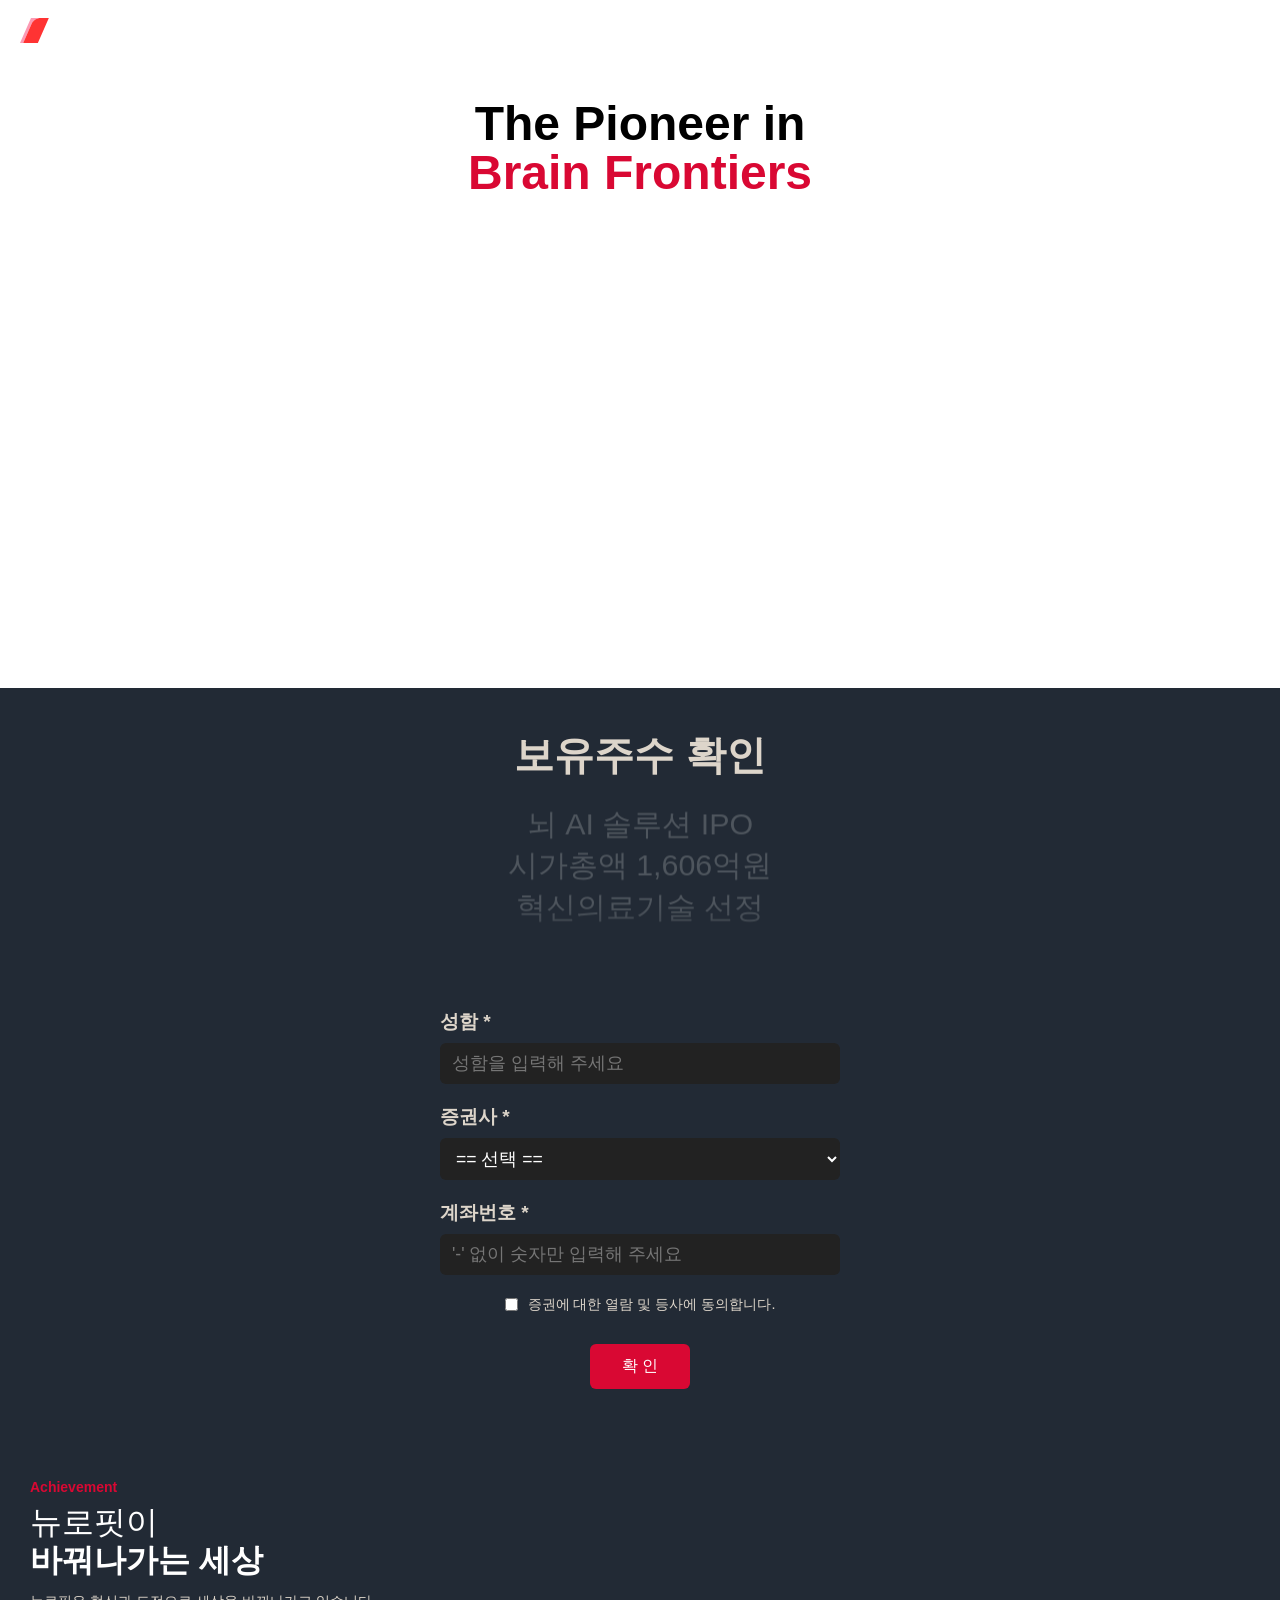
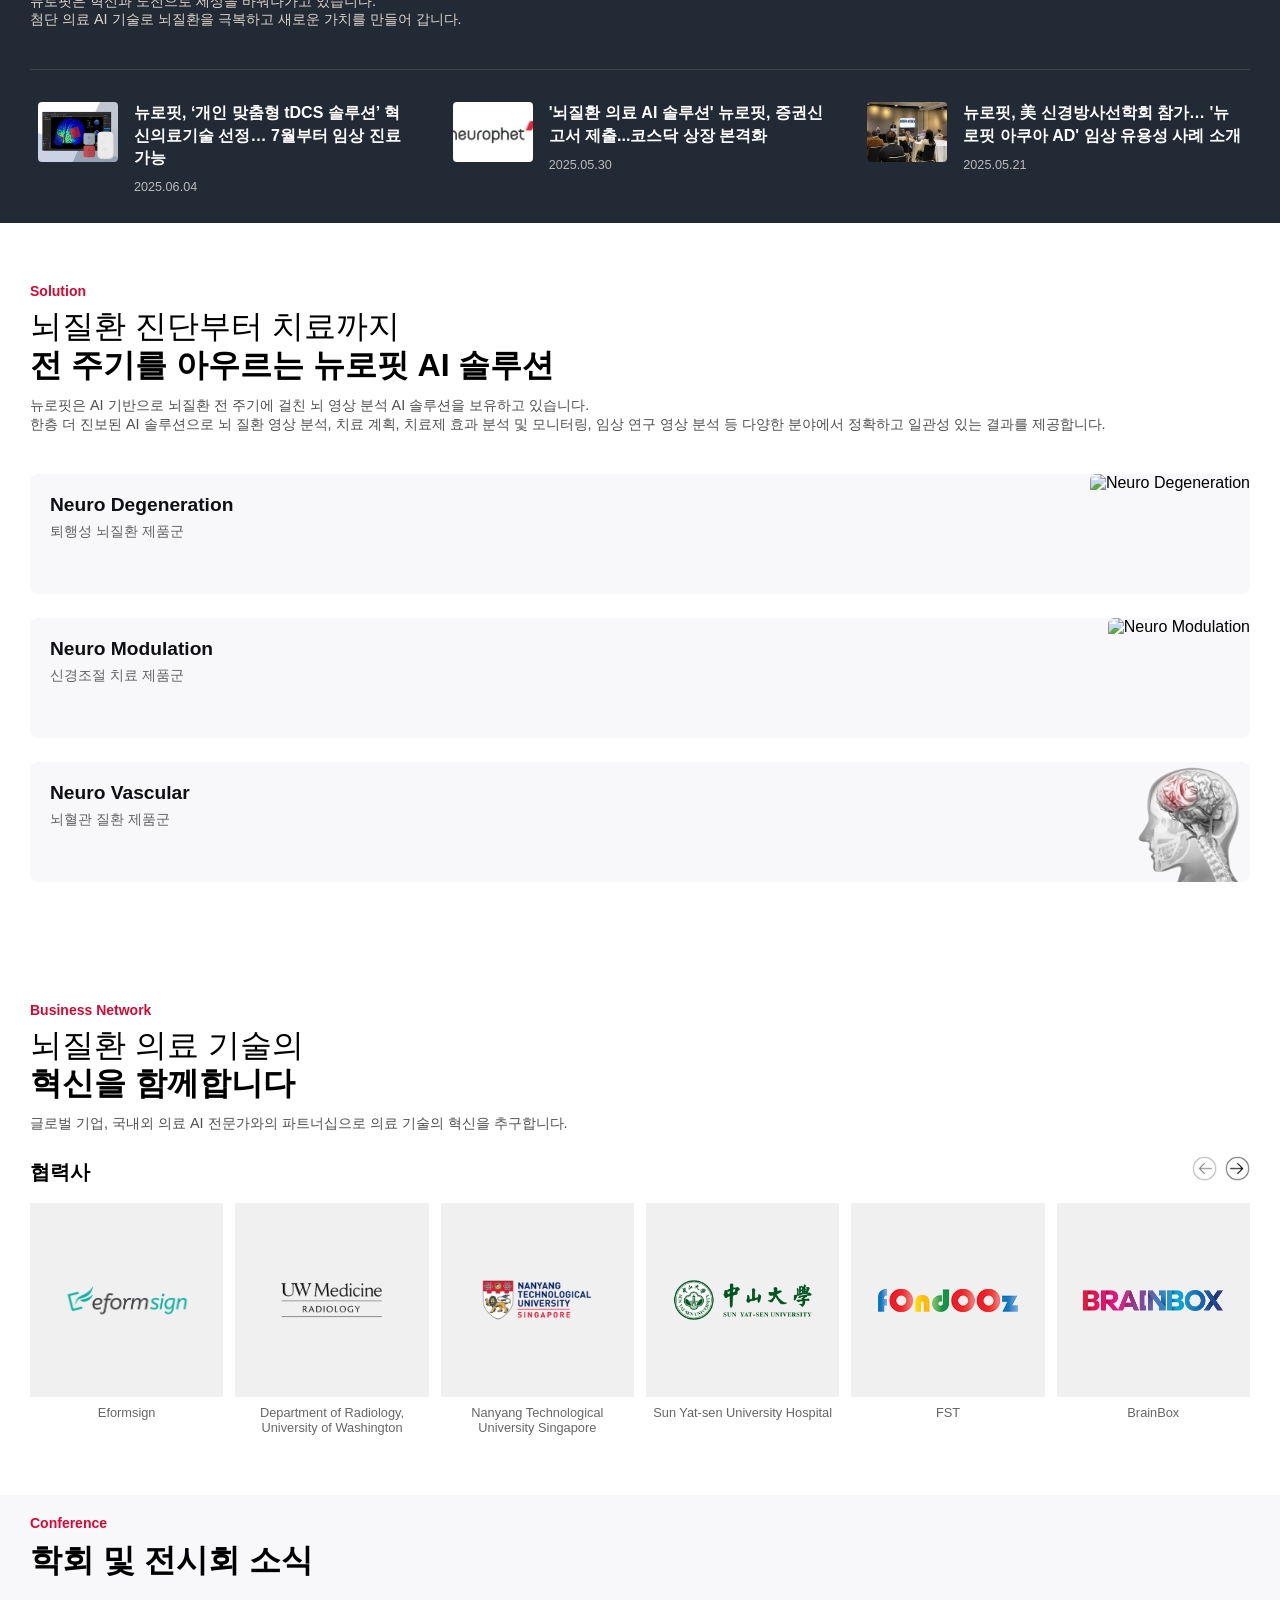
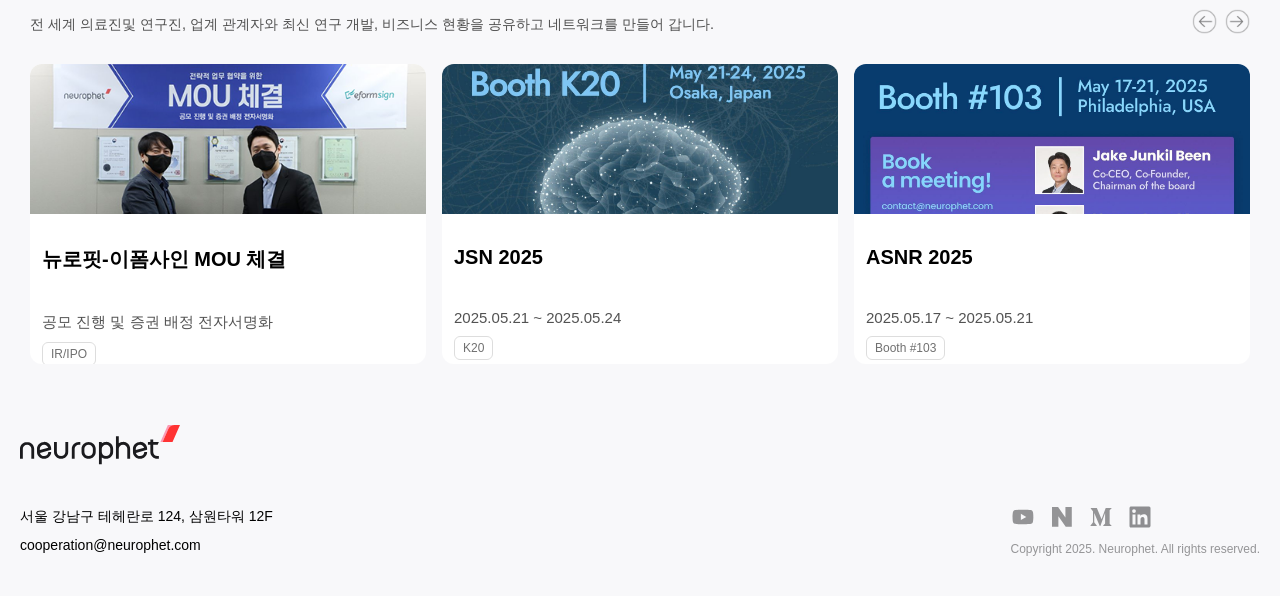
==== account.html @ faf1eb00 "Add files via upload" ====
<!DOCTYPE html>
<html lang="ko">
<head>
    <meta charset="UTF-8">
    <meta name="viewport" content="width=device-width, initial-scale=1.0, maximum-scale=1.0, user-scalable=no">
    <meta property="og:title" content="뉴로핏"> 
    <meta property="og:image" content="https://i.ibb.co/spHZCmcQ/og.png">
    <meta property="og:description" content="2016년에 설립된 뉴로핏은 인공지능(AI) 기술 기반으로 ‘진단, 치료 가이드, 치료’ 전 주기에 걸친 뇌 영상 분석 솔루션 및 치료 의료기기를 연구 개발하는 전문기업입니다.">
    <link rel="icon" href="images/favicon.svg">
    <title>보유주수 확인 - 뉴로핏</title>
    <link rel="stylesheet" href="styles.css?v=1">
    <style>
    /* 전체 로딩 화면 덮기 */
    #loader {
      position: fixed;
      top: 0; left: 0;
      width: 100vw; height: 100vh;
      background: white;
      display: flex;
      flex-direction: column;
      justify-content: center;
      align-items: center;
      z-index: 9999;
    }

    /* 로고 이미지 */
    #loader img {
      width: 120px;
      height: auto;
      margin-bottom: 20px;
    }

    /* 스피너: 원형 회전 애니메이션 */
    .spinner {
      border: 4px solid #d8d8d8;
      border-top: 4px solid #ff3333;
      border-radius: 50%;
      width: 40px;
      height: 40px;
      animation: spin 1s linear infinite;
      margin-bottom: 15px;
    }

    @keyframes spin {
      from { transform: rotate(0deg); }
      to { transform: rotate(360deg); }
    }

    /* 로딩 문구 스타일 */
    #loader p {
      font-size: 14px;
      color: #555;
      font-weight: 500;
    }

    /* 처음엔 content 숨김 */
    #content {
      display: none;
    }
  </style>
</head>
<body>

            <header class="navbar">
        <div class="navbar-container">
            <a href="index.html" class="logo-link">
                <img src="images/favicon.svg" alt="로고" class="logo">
            </a>
        </div>
    </header>

<section class="hero-section">
  <div class="hero-overlay">
    <h1 id="welcomeText">보유주식 확인 페이지</h1>
  </div>
</section>

<section class="neurophet-section">
  <div class="neurophet-container">
    <h3 class="title-mid">Neurophet</h3>
    <h2 class="title-large">보유주수 확인</h2>
    <p class="title-small">뉴로핏이 코스닥에 상장합니다</p>
    <p class="title-xsmall">
      뉴로핏은 뇌 질환 진단 및 치료 인공지능(AI) 전문기업으로, 뇌 영상 분석 기술을 보유하고 있습니다.
    </p>

<div class="tag-boxes">
  <a href="https://dart.fss.or.kr/dsaf001/main.do?rcpNo=20250529000613" target="_blank" class="tag-line-link">
    <div class="tag-line">
      <div class="tag-gray">증권신고서</div>
      <span>증권신고서(지분증권) 보러가기</span>
    </div>
  </a>
  
  <a href="https://dart.fss.or.kr/dsaf001/main.do?rcpNo=20250404003434" target="_blank" class="tag-line-link">
    <div class="tag-line">
      <div class="tag-gray">감사보고서</div>
      <span>감사보고서(2024.12) 보러가기</span>
    </div>
  </a>
</div>


    <div class="grid-outline-boxes">
      <div class="outline-box">Neurophet AQUA</div>
      <div class="outline-box">Neurophet SCALE PET</div>
      <div class="outline-box">Neurophet tES LAB</div>
      <div class="outline-box">Neurophet innk</div>
    </div>

    <p class="footnote">* 하단으로 스크롤해 주시기 바랍니다.</p>
  </div>
  <!-- 여기에 이미지 포함 -->
  <div class="section-transition">
    <img src="images/SubtopSolution_bg_04.png" alt="transition" />
  </div>
</section>



<section class="user-info-section" style="background-image: url('images/sec_01_bg_01.png'); background-size: cover; background-position: center; padding: 40px; color: #fff;">

  <div class="info-block reveal">
    <div class="icon">
      <img src="images/sec_01_img_01.png" alt="고객 정보 아이콘" />
    </div>
    <div class="info-text reveal">
      <h3>고객 정보</h3>
      <p><span class="label">성함</span><br /><span class="value" id="userName">—</span></p>
      <p><span class="label">배정예정계좌</span><br /><span class="value"><span id="userCombo">—</span> <span id="userAccount">—</span></span></p>
    </div>
  </div>

  <div class="info-block reveal">
    <div class="icon">
      <img src="images/sec_01_img_02.png" alt="보유주식 정보 아이콘" />
    </div>
    <div class="info-text">
      <h3>보유주식정보</h3>
      <p><span class="label">보유수량</span><br /><span class="value" id="sharesOwned">—</span>주</p>
      <p><span class="label">총평가금액</span><br /><span class="value" id="totalValue">—</span>원</p>
    </div>
  </div>

  <div class="info-block reveal">
    <div class="icon">
      <img src="images/sec_01_img_03.png" alt="보증 내역 아이콘" />
    </div>
    <div class="info-text">
      <h3>보증내역</h3>
      <p><span class="label">플랫폼</span><br /><span class="value">이폼사인</span></p>
    </div>
  </div>

</section>

<section class="point-section">
  <div class="point-block">
    <p class="point-label reveal">Point 01</p>
    <h2 class="point-title reveal">공모 일정 안내</h2>
    <img src="images/sec_02_img_01.png" alt="다양한 PET tracer 분석 이미지" class="point-image reveal" />
    <h3 class="point-subtitle reveal">기관투자자 수요예측 및 코스닥 상장 과정</h3>
    <p class="point-desc reveal">
      뉴로핏은 2025년 7월 4일부터 10일까지 기관투자자 대상 수요예측을 진행하며, 7월 15일과 16일 양일간 일반 투자자를 위한 청약을 실시합니다. 더불어 구주권 배정 절차까지 상장 주관사인 미래에셋증권과 이폼사인, 예탁결제원 등의 파트너십을 통해 안정적인 공모절차를 지원합니다.
    </p>
    <hr class="point-divider reveal" />
  </div>

  <div class="point-block">
    <p class="point-label reveal">Point 02</p>
    <h2 class="point-title reveal">공모 자금 활용 계획</h2>
    <img src="images/sec_02_img_02.png" alt="자동화 전처리 이미지" class="point-image reveal" />
    <h3 class="point-subtitle reveal">제품 고도화 및 글로벌 시장 확대 투자</h3>
    <p class="point-desc reveal">
      공모를 통해 유입될 약 224억 원의 자금 중 약 196억 원은 2028년까지 AI 기반 뇌 영상 분석 솔루션의 고도화와 신규 제품 개발에 집중 투입됩니다. 나머지 약 28억 원은 영업채널 확장과 마케팅 강화에 사용되어 글로벌 경쟁력을 높일 예정입니다.
    </p>
    <hr class="point-divider reveal" />
  </div>

  <div class="point-block">
    <p class="point-label reveal">Point 03</p>
    <h2 class="point-title reveal">시장 선도 전략</h2>
    <img src="images/sec_02_img_03.png" alt="보고서 자동화 이미지" class="point-image reveal" />
    <h3 class="point-subtitle reveal">ARIA 데이터셋 기반 항아밀로이드 치료제 영상 분석 시장 선점</h3>
    <p class="point-desc reveal">
      뉴로핏은 항아밀로이드 치료제 핵심 개발사와 협력해 확보한 대규모 ARIA(부작용 영상) 데이터셋을 검증하고 고도화하여, 정밀한 치료제 부작용 모니터링 솔루션을 제공함으로써 영상 분석 및 동반진단 시장을 선도할 계획입니다.
    </p>
    <hr class="point-divider reveal" />
  </div>
</section>




    <footer class="footer">
  <!-- 로고는 단독 상단 -->
<div class="footer-logo-wrap">
  <a href="index.html">
    <img src="images/logo.svg" alt="Neurophet Logo" class="footer-logo" />
  </a>
</div>

  <!-- 그 아래 좌우 2단 구성 -->
  <div class="footer-content">
    <div class="footer-left">
      <address class="footer-address">
        서울 강남구 테헤란로 124, 삼원타워 12F<br />
      </address>
      <a href="mailto:cooperation@neurophet.com" class="footer-email">cooperation@neurophet.com</a>
    </div>

    <div class="footer-right">
      <div class="footer-icons">
        <a href="https://www.youtube.com/channel/UC9nUVNLs8wjntDPT1yKIE3Q?view_as=subscriber" target="_blank" rel="noopener noreferrer">
          <img src="images/youtube.svg" alt="youtube" />
        </a>
        <a href="https://blog.naver.com/neurophet" target="_blank" rel="noopener noreferrer">
          <img src="images/naver.svg" alt="naver" />
        </a>
        <a href="https://instagram.com" target="_blank" rel="noopener noreferrer">
          <img src="images/medium.svg" alt="medium" />
        </a>
        <a href="https://linkedin.com/company/neurophet" target="_blank" rel="noopener noreferrer">
          <img src="images/linked.svg" alt="LinkedIn" />
        </a>
      </div>
      <p class="footer-text">Copyright 2025. Neurophet. All rights reserved.</p>
    </div>
  </div>
</footer>

  <!-- 로딩 화면 -->
  <div id="loader">
    <img src="images/logo.svg" alt="Neurophet Logo" />
    <div class="spinner"></div>
    <p>정보를 불러오고 있습니다...</p>
  </div>

  <script>
    window.addEventListener('load', () => {
      // 2초 후에 로딩화면 숨기고 본문 보이기
      setTimeout(() => {
        document.getElementById('loader').style.display = 'none';
        document.getElementById('content').style.display = 'block';
      }, 2000);
    });
  </script>

<script>
async function loadUserData() {
  const userData = sessionStorage.getItem('userData');
  if (!userData) {
    alert('접근 권한이 없습니다.');
    window.location.href = 'index.html';
    return;
  }

  try {
    const user = JSON.parse(userData);

    // 💡 id로 직접 접근해서 텍스트 채우기
    document.getElementById('userName').textContent    = user.name;
    document.getElementById('userCombo').textContent   = user.combo;
    document.getElementById('userAccount').textContent = user.account;
    document.getElementById('sharesOwned').textContent = `${user.sharesOwned}`;
    document.getElementById('totalValue').textContent  = `${(user.stockPrice * user.sharesOwned).toLocaleString()}`;

    // 선택사항: 주당 가격 보여주고 싶으면 주석 해제
    // document.getElementById('stockPrice').textContent = `${user.stockPrice.toLocaleString()}원`;

    // 환영 메시지 있을 경우
    const welcome = document.getElementById('welcomeText');
    if (welcome) {
      welcome.textContent = `${user.name}님, 안녕하세요`;
    }

  } catch (err) {
    console.error(err);
    alert('데이터 처리 중 오류가 발생했습니다.');
  }
}

loadUserData();

// 스크롤 시 요소 등장 애니메이션 처리
    function revealOnScroll() {
      const reveals = document.querySelectorAll('.reveal');
      const windowHeight = window.innerHeight;
      reveals.forEach(el => {
        const elementTop = el.getBoundingClientRect().top;
        const revealPoint = 150; // 조정 가능
        if (elementTop < windowHeight - revealPoint) {
          el.classList.add('visible');
        } else {
          el.classList.remove('visible');
        }
      });
    }

    window.addEventListener('scroll', revealOnScroll);
    window.addEventListener('load', revealOnScroll);
</script>

</body>
</html>
---- styles.css ----
* {
    margin: 0;
    padding: 0;
    box-sizing: border-box;
  }

@font-face {
    font-family: 'Pretendard-Regular';
    src: url('https://fastly.jsdelivr.net/gh/Project-Noonnu/noonfonts_2107@1.1/Pretendard-Regular.woff') format('woff');
    font-weight: 400;
    font-style: normal;
}
  
  body, html {
    overflow-x: hidden; /* 모바일 슬라이드 여백 방지 */
    margin: 0;
    padding: 0;
    font-family: 'Pretendard', Arial, sans-serif;
  }



  /* 상단 네비게이션 바 */
.navbar {
    position: fixed;
    top: 0;
    width: 100%;
    height: 60px;
    background-color: white;
    z-index: 1000;
}

.navbar-container {
    height: 100%;
    margin: 0 auto;
    display: flex;
    align-items: center;
    padding: 0 20px;
}

/* 로고 이미지 */
.logo {
    height: 29px;
    width: auto;
}

/* 로고를 클릭할 수 있도록 */
.logo-link {
    display: flex;
    align-items: center;
    text-decoration: none;
}



/* 메인 히어로 섹션 */
.main-hero {
    display: flex;
    flex-direction: column;
    justify-content: center;
    align-items: center;
    text-align: center;
    padding: 100px 20px 40px; /* 상단 바 밑으로 여백 */
}

/* 두 줄 텍스트 공통 스타일 */
.hero-line {
    font-size: 3rem;
    font-weight: 800;
    margin: 10px 0;
    line-height: 0.6;
}

/* 1줄 색상 */
.hero-line-1 {
    color: #000000; /* 진한 회색 또는 검정 */
}

/* 2줄 색상 */
.hero-line-2 {
    color: #d90833; /* 블루 계열 (원하시면 변경 가능) */
}



.video-section {
    width: 100%;
    height: 450px;
    background-color: #ffffff;
    display: flex;
    justify-content: center;
    align-items: center;
    overflow: hidden;
    position: relative;
}

.main-video {
    min-width: 100%;
    min-height: 100%;
    object-fit: cover;
}



.login-section {
  background-color: #222a35;
  color: #ddd5ca;
  padding: 40px 20px;
  text-align: center;
}

.login-title-box {
  margin-bottom: 30px;
}

.login-title {
  font-size: 2.5rem;
  font-weight: 700;
  margin-bottom: 20px;
}


/* 변수로 li 높이 지정 (선택) */
:root {
  --li-height: 2.6rem;
}

/* 보이는 영역: 4개 아이템 높이 */
.scroll-text-wrapper {
  height: calc(var(--li-height) * 4);
  overflow: hidden;
  position: relative;
  margin-bottom: 40px;
  -webkit-mask-image: linear-gradient(
    to bottom,
    rgba(0,0,0,1) 60%,
    rgba(0,0,0,0) 100%
  );
  mask-image: linear-gradient(
    to bottom,
    rgba(0,0,0,1) 60%,
    rgba(0,0,0,0) 100%
  );
}


/* 슬라이드할 리스트 */
.scroll-text-list {
  list-style: none;
  padding: 0;
  margin: 0;
  transition: transform 0.5s cubic-bezier(0.4, 0, 0.2, 1);
  transform: translateY(0);
  will-change: transform;
}

/* 각 아이템 */
.scroll-text-list li {
  height: var(--li-height);
  line-height: var(--li-height);
  text-align: center;
  font-size: 1.9rem;
  color: #4e555d;
  font-weight: 500;
}

/* 강조된(하이라이트) 아이템 */
.scroll-text-list li.active {
  color: #ffffff;
  font-size: 1.9rem;
  font-weight: 500;
}



/* 기본 입력 요소들 스타일 예시 (추가 필요 시 수정 가능) */
.input-container {
  margin-bottom: 20px;
  text-align: left;
  max-width: 400px;
  margin-left: auto;
  margin-right: auto;
}

.input-label {
  display: block;
  margin-bottom: 8px;
  font-weight: 600;
  font-size: 1.2rem;
}

.input-field {
  width: 100%;
  padding: 10px 12px;
  font-size: 1.1rem;
  border-radius: 6px;
  border: none;
  background-color: #222;
  color: white;
}

.checkbox-container {
  display: flex;
  align-items: center;
  justify-content: center;
  margin-bottom: 20px;
}

.checkbox {
  margin-right: 10px;
}

.checkbox-text {
  font-size: 0.9rem;
}

.submit-btn {
  background-color: #d90833;
  color: white;
  margin-top: 10px;
  padding: 12px 32px;
  font-size: 1rem;
  font-weight: 400;
  border: none;
  border-radius: 6px;
  cursor: pointer;
}





/* --- 뉴스 섹션 전체 --- */
.news-section {
  padding: 20px 30px;
  max-width: 100%;  /* 원하는 최대 너비 */
  margin: 0 auto;
  background-color: #222a35;
  color: #fff;
}

/* 헤더: 좌측 정렬 */
.news-header {
  text-align: left;
  margin-bottom: 40px;
}

/* 작은 빨강 글씨 */
.news-label {
  display: block;
  font-size: 0.875rem;
  font-weight: 600;
  color: #d90833;
  margin-bottom: 8px;
}

/* 큰 제목: 두 줄, 굵음 */
.news-title {
  font-size: 2rem;
  font-weight: 500;
  line-height: 1.2;
  margin: 0;
  color: #ffffff;
}

/* 설명문: 작은 흰 글씨 */
.news-description {
  font-size: 0.9rem;
  color: #ddd5ca;
  font-weight: 200;
  margin-top: 12px;
  line-height: 1.3;
}

.news-list {
  display: grid;
  grid-template-columns: repeat(auto-fill, minmax(300px, 1fr));
  justify-content: center; /* 1fr이 남아도 칸은 가운데로 묶어서 보여줌 */
  gap: 24px;
  border-top: 1px solid #444;
  padding-top: 24px;
}

/* 링크 전체 영역을 블록 처리 */
.news-item a {
  display: flex;
  gap: 16px;
  align-items: flex-start;
  text-decoration: none;
  transition: background-color 0.3s, color 0.3s;
  padding: 8px;
  border-radius: 4px;
}

/* 기본 상태: 약간 어두운 배경 */

/* 이미지에도 부드러운 전환 */
.news-item img {
  width: 80px;
  height: 60px;
    border-radius: 4px;
  object-fit: cover;
  transition: transform 0.3s;
}

/* 제목/날짜 전환 */
.news-content h3,
.news-content time {
  transition: color 0.3s;
}

.news-item a:hover img,
.news-item a:active img {
  transform: scale(1.02);
}

.news-item a:hover .news-content h3,
.news-item a:active .news-content h3 {
  color: #d90833; /* 예: 노란 강조색 */
}

.news-item a:hover .news-content time,
.news-item a:active .news-content time {
  color: #fff; /* 날짜도 밝게 */
}


/* 제목/날짜 컨텐츠 */
.news-content h3 {
  font-size: 1rem;
  color: #ffffff;
  margin: 0 0 8px;
  line-height: 1.4;
}

.news-content time {
  font-size: 0.79rem;
  color: #bbb;
}





/* --- 솔루션 섹션 --- */
.solution-section {
  padding: 60px 30px;
  background-color: #ffffff;
}

.solution-header {
  text-align: left;
  margin-bottom: 40px;
}

.solution-label {
  display: block;
  font-size: 0.875rem;
  font-weight: 600;
  color: #d90833;
  margin-bottom: 8px;
}

.solution-title {
  font-size: 2rem;
  font-weight: 500;
  line-height: 1.2;
  margin: 0;
  color: #000000;
}

.solution-description {
  font-size: 0.9rem;
  color: #4f4f4f;
  font-weight: 200;
  margin-top: 12px;
  line-height: 1.3;
}

/* --- 솔루션 아이템 --- */
.solution-list {
  display: flex;
  flex-direction: column;
  gap: 24px;
}

.solution-item {
  display: flex;
  justify-content: space-between;
  align-items: stretch; /* 이미지 높이 맞추기 위해 stretch */
  background-color: #f8f8fa;
  border-radius: 8px;
  height: 120px; /* 또는 원하는 고정 높이 */
  transition: background-color 0.3s, transform 0.3s;
}

.solution-item:hover {
  background-color: #eeeeee;
  transform: scale(1.01);
}

.solution-text {
  max-width: 60%;
  padding: 20px;
}

.solution-text h3 {
  font-size: 1.2rem;
  font-weight: 700;
  margin: 0 0 6px;
  color: #0f1014;
}

.solution-text p {
  font-size: 0.85rem;
  color: #616161;
  line-height: 1.5;
  margin: 0;
}

.solution-item img {
  height: 100%;         /* 부모 높이에 꽉 차게 */
  width: auto;          /* 가로는 비율 유지 */
  object-fit: cover;
  border-radius: 6px;
  transition: transform 0.3s;
}

.solution-item:hover img {
  transform: scale(1.05);
}



/* --- 협력사 섹션 --- */
.partner-section {
  padding: 60px 30px;
  background-color: #ffffff;
  overflow-x: hidden;
  /* 협력사 섹션 배경이 흰색이라면 텍스트/버튼 색 별도 지정해주세요 */
}

/* 컨테이너: 버튼과 뷰포트 가로 정렬 */
.partner-container {
  display: flex;
  align-items: center;
  position: relative;
}

/* 뷰포트: 넘친 부분 숨김 */
.partner-viewport {
  overflow-x: hidden;
  max-width: 100vw;
  position: relative;
}

.partner-header {
  display: flex;
  justify-content: space-between;
  align-items: center;
  margin-top: 16px;
  margin-bottom: 16px;
}

.partner-btn {
  background: none;
  border: none;
  padding: 0;
  outline: none;
  box-shadow: none;
  display: flex;
  align-items: center;
  justify-content: center;
  width: 25px;
  height: 25px;
  cursor: pointer;
}

.partner-btn img {
  width: 100%;
  height: 100%;
  object-fit: contain;  /* 비율 유지하며 꽉 차게 */
}

.partner-btn-wrap {
  display: flex;
  gap: 8px;
}

.partner-btn.disabled {
  opacity: 0.5;
  pointer-events: none;
}

/* 리스트: 플렉스 + gap */
.partner-list {
  display: flex;
  gap: 12px;                /* 아이템 간격 */
  transition: transform 0.5s ease;
}

/* 데스크탑: 6개 보이기 ⇒ (100% - 5*12px) / 6 */
.partner-item {
  box-sizing: border-box;
  flex: 0 0 calc((100% - 60px) / 6);  /* 데스크탑: 6개 */
  display: flex;
  flex-direction: column;
  align-items: center;
  text-align: center;
  padding: 0;
}

.partner-item .logo-box {
  width: 100%;
  aspect-ratio: 1 / 1;  /* 정사각형 유지 */
  background-color: #f0f0f0;
  display: flex;
  align-items: center;
  justify-content: center;
  padding: 8px;
  box-sizing: border-box;
}

/* 이미지 사이즈 제한 */
.partner-item img {
  max-height: 60%;
  max-width: 80%;
  object-fit: contain;
}

/* 설명 텍스트 */
.partner-item p {
  margin: 8px 0 0;
  font-size: 0.8rem;
  color: #666;
  padding: 0 4px;
  box-sizing: border-box;
}

/* 모바일: 3개 보이기 + 간격 재계산 */
@media (max-width: 600px) {
  .partner-item {
    flex: 0 0 calc((100% - 24px) / 3);
  }
}



.event-section {
  padding: 20px 30px;
  max-width: 100%;  /* 원하는 최대 너비 */
  margin: 0 auto;
  background-color: #f8f8fa;
  color: #000000;
  
}

.event-header {
  display: flex;
  justify-content: space-between;
  align-items: center;
  margin-bottom: 20px;
}
.event-title {
  font-size: 2rem;
  font-weight: 800;
  text-align: left;
}

.description-and-buttons {
  display: flex;
  justify-content: space-between; /* 좌우 배치 유지 */
  align-items: flex-start;        /* 상단 정렬로 바꾸기! (기본은 center였음) */
  gap: 16px;
  margin-bottom: 30px;
}

.event-buttons {
  display: flex;
  gap: 8px;
  margin-top: auto;  /* 가장 핵심! 버튼을 컨테이너 높이 끝으로 밀기 */
}

.event-btn {
  background: none;
  border: none;
  padding: 0;
  outline: none;
  box-shadow: none;
  display: flex;
  align-items: center;
  justify-content: center;
  width: 25px;
  height: 25px;
  cursor: pointer;
}

.event-btn img {
  width: 100%;
  height: 100%;
  object-fit: contain;
}

.event-btn.disabled {
  opacity: 0.5;           /* 불투명도 조절 */
  pointer-events: none;   /* 클릭 방지 */
  cursor: default;        /* 커서 변경 */
}

.event-viewport {
  overflow: hidden;
}
.event-list {
  display: flex;
  gap: 16px;
  transition: transform 0.5s ease;
}
.event-item {
  flex: 0 0 calc((100% - 32px) / 3);
  background-color: #ffffff;
  border-radius: 12px;
  overflow: hidden;
  display: flex;
  flex-direction: column;
  height: 300px;
}
.event-img {
  height: 50%;
  overflow: hidden;
}
.event-img img {
  width: 100%;
  height: 100%;
  object-fit: cover;
}
.event-info {
  padding: 12px;
  display: flex;
  flex-direction: column;
  justify-content: flex-start;
  height: 50%;
}
.event-title-main {
  font-size: 20px;
  font-weight: 700;
    margin-top: 20px;
  margin-bottom: 40px;
}
.event-subtext {
  font-size: 15px;
  font-weight: 400;
  color: #525252;
  margin-bottom: 10px;
}
.event-tag {
  font-size: 12px;
  background-color: #ffffff;
  padding: 4px 8px;
  border-radius: 6px;
  font-weight: 200;
  color: #707070;
  border: 1px solid #dddddd; /* 회색 계열 실선 테두리 */
  align-self: flex-start;
  text-align: center;
}

@media (max-width: 768px) {
  .event-item {
    flex: 0 0 calc((100% - 16px) / 2);
  }
}

@media (max-width: 480px) {
  .event-item {
    flex: 0 0 100%;
  }
}



.footer {
  background-color: #f8f8fa;
  color: #eee;
  padding: 40px 20px;
  font-size: 14px;
}

.footer-logo-wrap {
  text-align: left;
  margin-bottom: 30px;
}

.footer-logo {
  width: 160px;
}

.footer-content {
  display: flex;
  justify-content: space-between;
  flex-wrap: wrap;
  gap: 20px;
}

.footer-left {
  max-width: 300px;
}

.footer-address {
  font-style: normal;
  line-height: 1.6;
  margin-bottom: 10px;
  color: #000000;
}

.footer-email {
  color: #000000;
  text-decoration: none;
}

.footer-email:hover {
  text-decoration: underline;
}

.footer-right {
  text-align: right;
  max-width: 300px;
}

.footer-icons {
  display: flex;
  gap: 15px;
  margin-bottom: 10px;
}

.footer-icons img {
  width: 24px;
  height: 24px;
  transition: filter 0.3s ease;
}

.footer-icons a:hover img {
  filter: brightness(0) invert(0.6);
}

.footer-text {
  font-size: 12px;
  color: #959597;
}





.hero-section {
  margin-top: 60px; /* navbar 높이와 똑같이 맞춰야 함 */
  position: relative;
  width: 100%;
  height: 250px;
  background-image: url('images/SubtopSolution_img_04.png');
  background-size: cover;
  background-position: center;
}

.hero-overlay {
  background-color: rgba(0, 0, 0, 0.4);
  height: 100%;
  display: flex;
  align-items: center;
  justify-content: center;
  color: white;
}

.hero-overlay h1 {
  color: #fff;
  font-size: 2rem;
  font-weight: bold;
  text-align: center;
}



.neurophet-section {
  background-color: #222a35;
  color: white;
  text-align: center;
  padding: 90px 20px;
  position: relative; /* 자식의 absolute 기준점 */
  overflow: visible;   /* 이미지가 섹션을 벗어나 보일 수 있도록 */
}

.section-transition {
  position: absolute;
  bottom: 0px; /* ↓ 조절 가능: 얼마나 걸칠지 */
  left: 0;
  width: 100%;
  z-index: 10;
}

.section-transition img {
  width: 100%;
  display: block;
}

.title-mid {
  font-size: 24px;
  margin-bottom: 8px;
  font-weight: 600;
}

.title-large {
      color: #4c72c5;
  font-size: 36px;
  font-weight: 800;
  margin-bottom: 12px;
}

.title-small {
  font-size: 18px;
    font-weight: 600;
  margin-bottom: 8px;
}

.title-xsmall {
      font-weight: 200;
  font-size: 14px;
  margin-bottom: 24px;
  line-height: 1.5;
}

.tag-boxes {
      font-weight: 200;
  display: flex;
  justify-content: center;
  flex-wrap: wrap;
  gap: 12px;
  margin-bottom: 30px;
}

.tag-line {
  display: flex;
  align-items: center;
  gap: 12px;
  color: white;
  font-size: 12px;
}

.tag-gray {
  background-color: #44546a;
  color: white;
  padding: 6px 12px;
  border-radius: 4px;
  font-size: 12px;
  font-weight: bold;
  white-space: nowrap;
  display: flex;
  align-items: center;
  justify-content: center;
        font-weight: 500;
}

.tag-line-link {
  text-decoration: none;
}

.tag-line-link:hover .tag-gray,
.tag-line-link:hover span {
  text-shadow: 0 0 5px rgba(255, 255, 255, 0.5);
  transition: all 0.3s ease;
}

.grid-outline-boxes {
  display: flex; /* grid 대신 flex로 변경 */
  flex-wrap: wrap;
  gap: 12px;
  margin-bottom: 30px;
  justify-content: center; /* 필요 시 가운데 정렬 */
}

.outline-box {
  border: 1px solid white;
  padding: 6px 10px;
  font-size: 11px;
  border-radius: 3px;
  white-space: nowrap;     /* 줄바꿈 금지 */
  overflow: hidden;        /* 넘친 내용 숨김 */
  text-overflow: clip;     /* 말줄임표도 없이 그냥 잘림 */
  display: inline-block;
}

.footnote {
  font-size: 12px;
  opacity: 0.6;
        font-weight: 200;
}



.user-info-section {
  display: flex;
  flex-direction: column;
  gap: 20px;
}

.info-block {
  display: flex;
  align-items: flex-start;
  gap: 20px;
}

.info-block .icon {
  display: flex;
  align-items: center; /* ✅ 아이콘 내부도 수직 정렬 */
}

.info-block .icon img {
  width: 34px;
  height: auto;
}

.info-block .info-text h3 {
  margin: 0 0 17px 0;
  font-size: 1.3rem;
  font-weight: 700;
  transform: translateY(4px); /* 살짝 아래로 */
  color: #4c72c5;
}

.info-text p {
  margin: 0 0 12px 0; /* 아래쪽에만 간격 */
}

.label {
  display: inline-block;
  font-weight: 600;
  font-size: 1.1rem;
  margin-bottom: 5px;
}

.value {
  font-weight: 400;
  font-size: 1rem;
  line-height: 1.3;
  color: rgba(255, 255, 255, 0.8);
}



.point-section {
  padding: 60px 20px;
  background-color: #f9f9f9;
}

.point-block {
  margin: 0 auto 80px auto;
  text-align: left;
}

.point-label {
  color: #d60000;
  font-size: 0.9rem;
  font-weight: 600;
  margin-bottom: 10px;
}

.point-title {
  font-size: 1.5rem;
  font-weight: 700;
  color: #000000;
  margin-bottom: 25px;
}

.point-image {
  width: 100%;
  max-width: 500px;
  height: auto;
  margin-bottom: 20px;
}

.point-subtitle {
  font-size: 1.1rem;
  font-weight: 700;
  color: #000000;
  margin-bottom: 10px;
}

.point-desc {
  font-size: 0.9rem;
  color: #222;
  line-height: 1.4;
  margin-bottom: 30px;
}

.point-divider {
  border: none;
  border-top: 1px solid #ccc;
  width: 100%;
  margin-top: 40px;
}


/* 초기 상태: 아래로 살짝 내려가고, 투명 */
.reveal {
  opacity: 0;
  transform: translateY(30px);
  transition: opacity 0.6s ease-out, transform 0.6s ease-out;
}

/* 활성화 시: 원래 위치, 투명도 1 */
.reveal.visible {
  opacity: 1;
  transform: translateY(0);
}
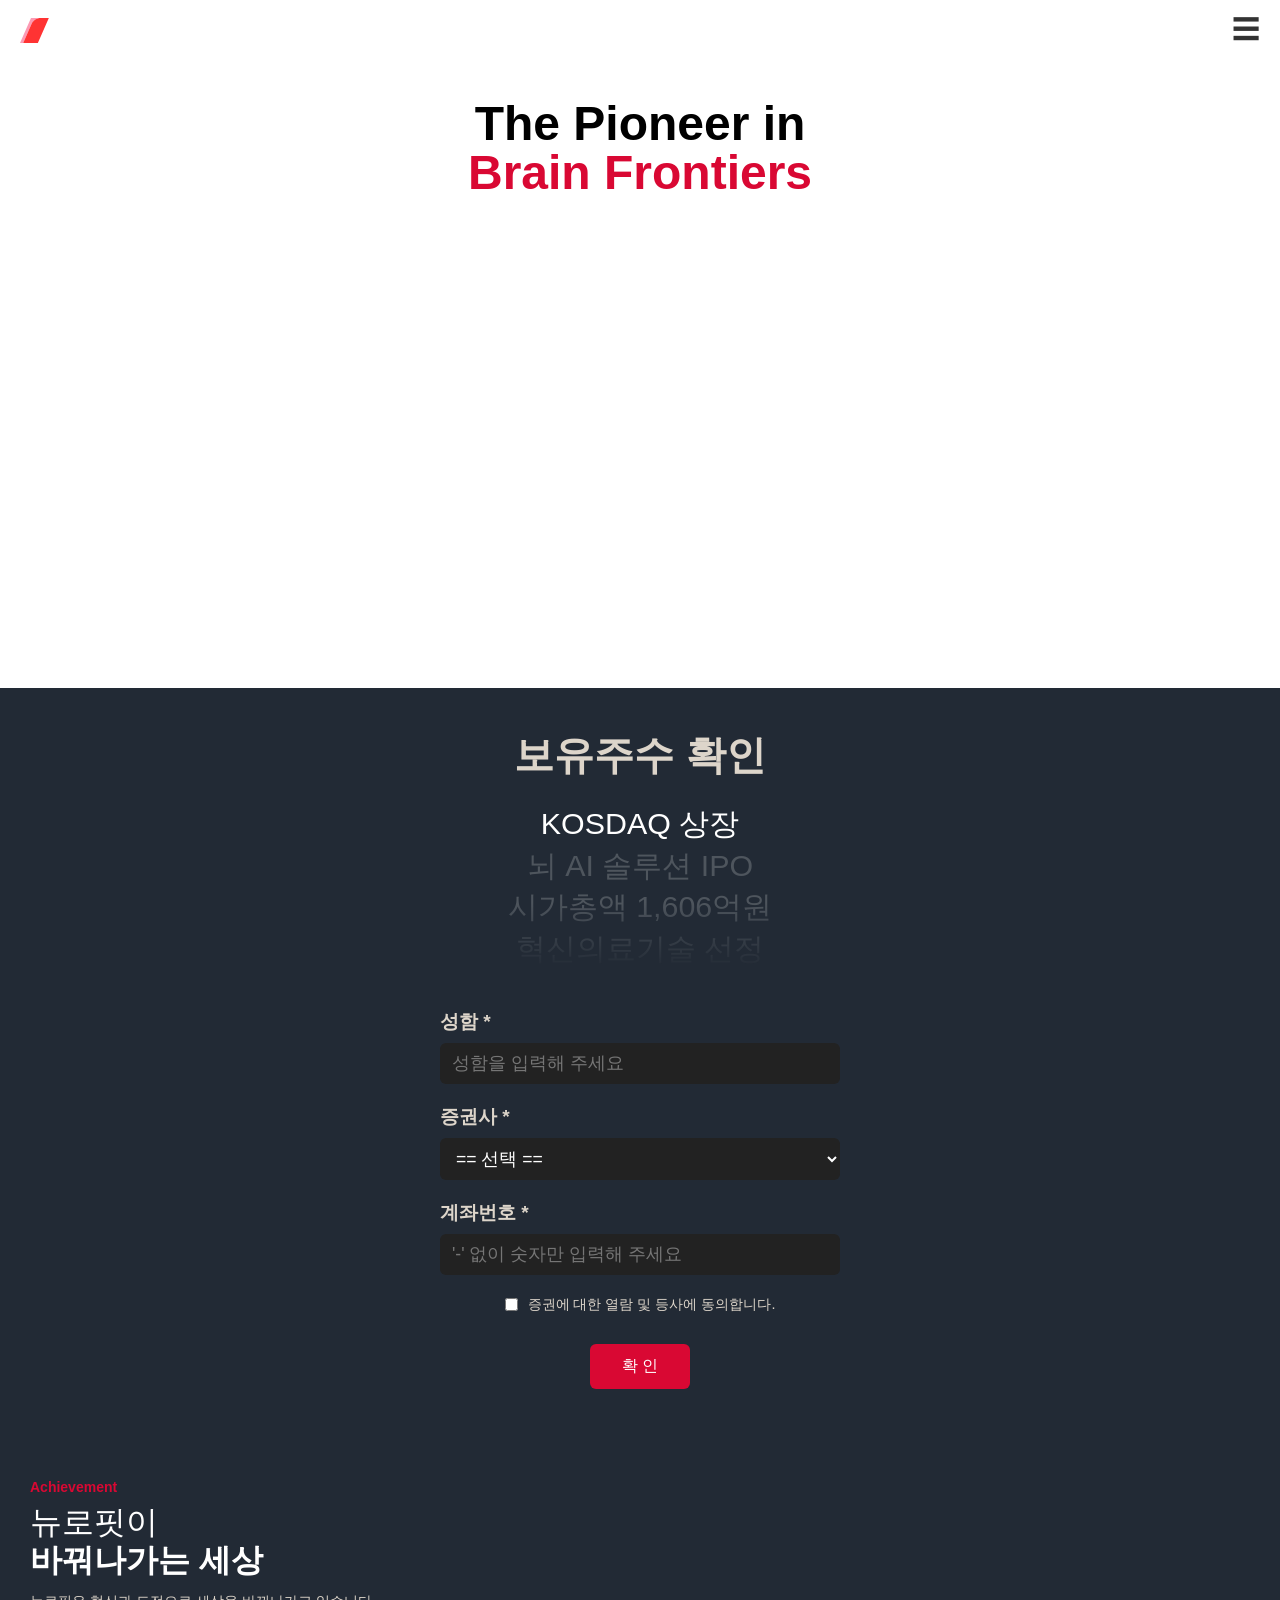
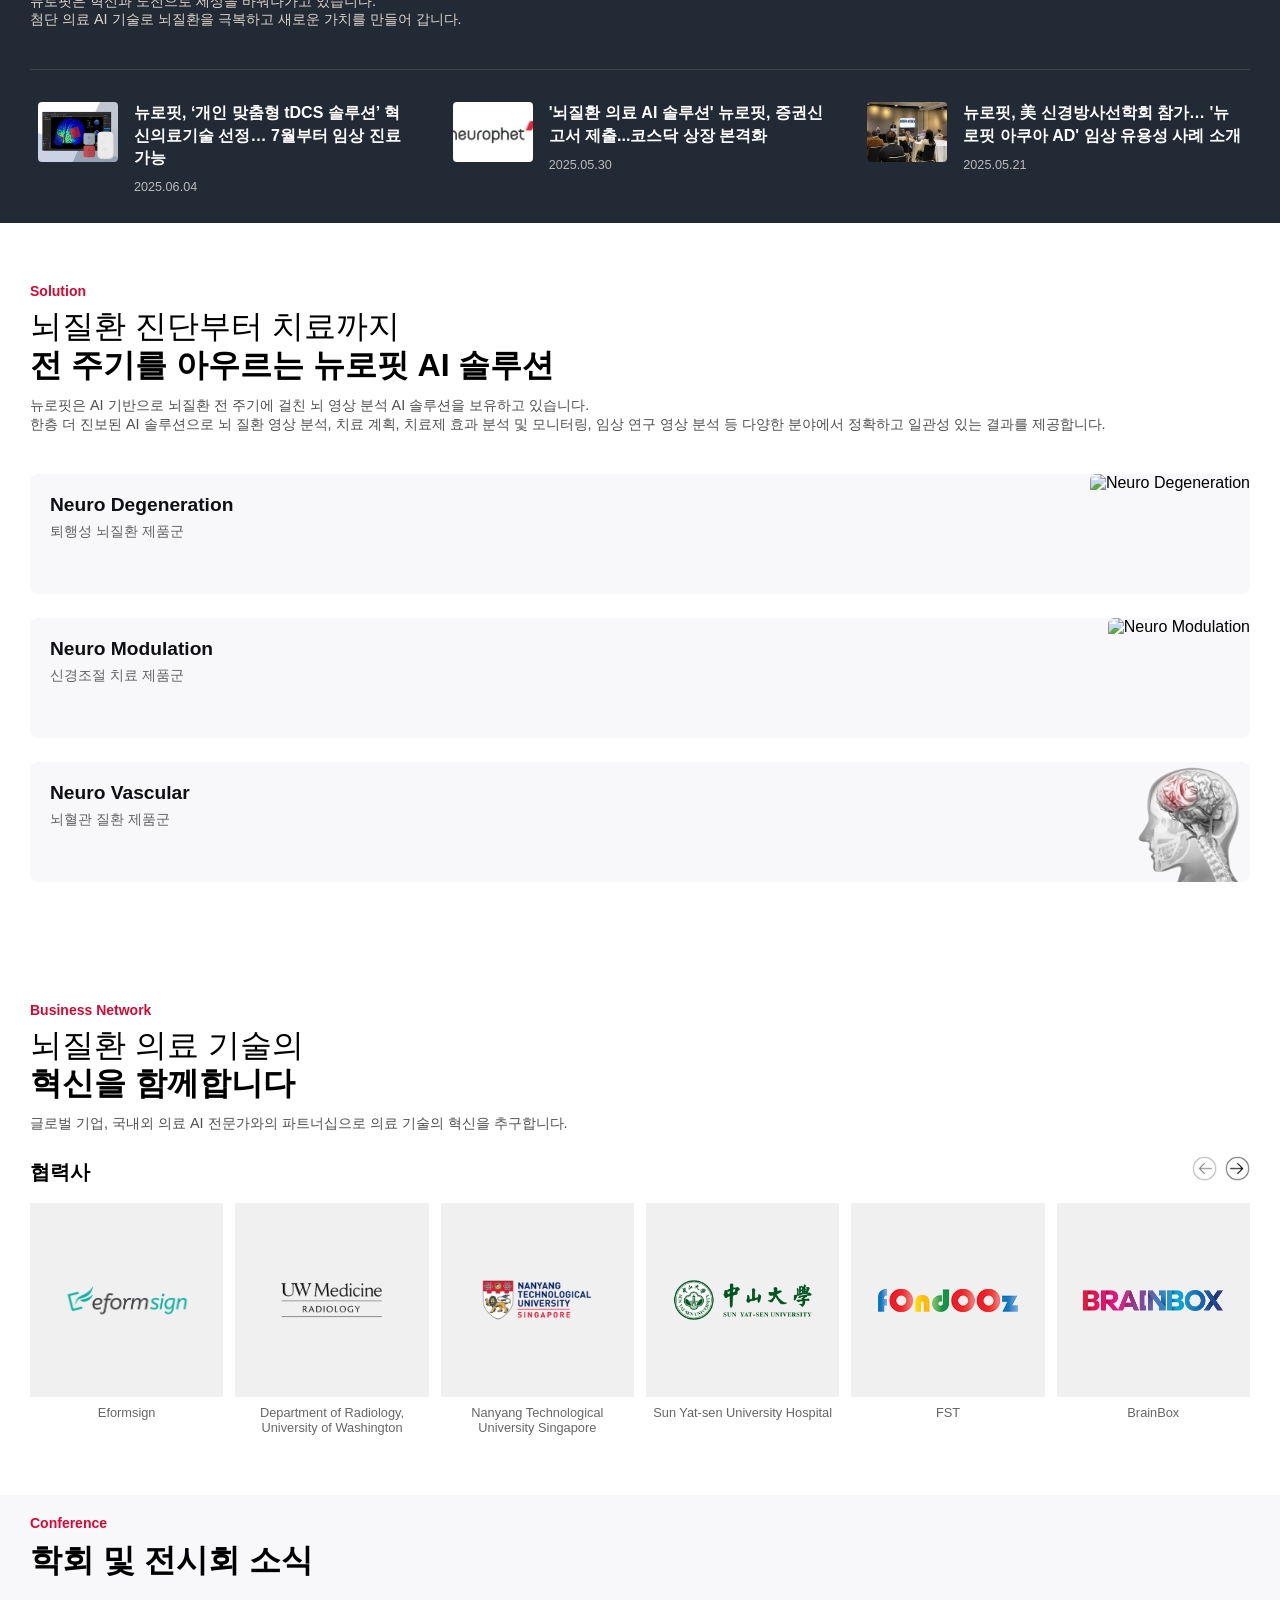
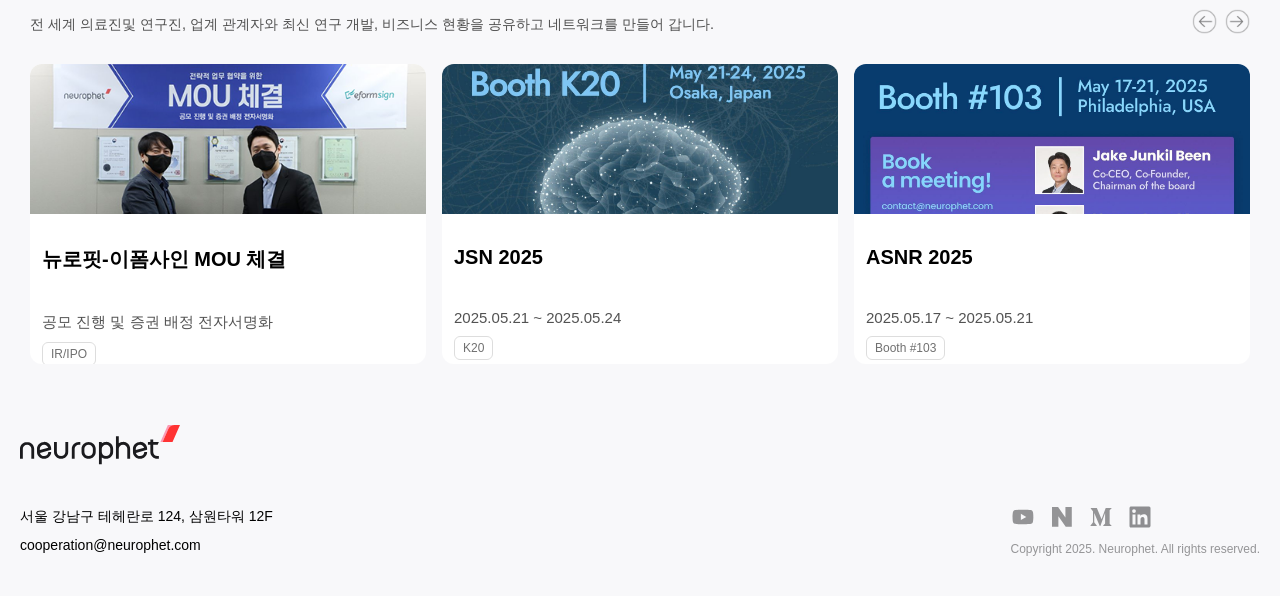
==== commit 9d514778: "Update account.html" ====
--- a/account.html
+++ b/account.html
@@ -61,13 +61,18 @@
 </head>
 <body>
 
-            <header class="navbar">
-        <div class="navbar-container">
-            <a href="index.html" class="logo-link">
-                <img src="images/favicon.svg" alt="로고" class="logo">
-            </a>
-        </div>
-    </header>
+<header class="navbar">
+  <div class="navbar-container">
+    <a href="index.html" class="logo-link">
+      <img src="images/favicon.svg" alt="로고" class="logo" />
+    </a>
+    <button class="menu-toggle" id="menuToggle">&#9776;</button>
+  </div>
+  <nav class="nav-menu" id="navMenu">
+    <a href="index.html">메인</a>
+    <a href="contact.html" class="red-text">문의하기</a>
+  </nav>
+</header>
 
 <section class="hero-section">
   <div class="hero-overlay">
@@ -206,7 +211,7 @@
       <address class="footer-address">
         서울 강남구 테헤란로 124, 삼원타워 12F<br />
       </address>
-      <a href="mailto:cooperation@neurophet.com" class="footer-email">cooperation@neurophet.com</a>
+      <a href="mailto:cooperation@neurophet.net" class="footer-email">cooperation@neurophet.net</a>
     </div>
 
     <div class="footer-right">
@@ -247,59 +252,87 @@
   </script>
 
 <script>
-async function loadUserData() {
-  const userData = sessionStorage.getItem('userData');
-  if (!userData) {
-    alert('접근 권한이 없습니다.');
-    window.location.href = 'index.html';
-    return;
+document.addEventListener("DOMContentLoaded", () => {
+
+  // 1. Loader 제거
+  window.addEventListener('load', () => {
+    setTimeout(() => {
+      const loader = document.getElementById('loader');
+      const content = document.getElementById('content');
+      if (loader && content) {
+        loader.style.display = 'none';
+        content.style.display = 'block';
+      }
+    }, 2000);
+  });
+
+  // 2. 사용자 정보 로딩
+  async function loadUserData() {
+    const userData = sessionStorage.getItem('userData');
+    if (!userData) {
+      alert('접근 권한이 없습니다.');
+      window.location.href = 'index.html';
+      return;
+    }
+
+    try {
+      const user = JSON.parse(userData);
+      document.getElementById('userName').textContent    = user.name;
+      document.getElementById('userCombo').textContent   = user.combo;
+      document.getElementById('userAccount').textContent = user.account;
+      document.getElementById('sharesOwned').textContent = `${user.sharesOwned}`;
+      document.getElementById('totalValue').textContent  = `${(user.stockPrice * user.sharesOwned).toLocaleString()}`;
+
+      const welcome = document.getElementById('welcomeText');
+      if (welcome) {
+        welcome.textContent = `${user.name}님, 안녕하세요`;
+      }
+
+    } catch (err) {
+      console.error(err);
+      alert('데이터 처리 중 오류가 발생했습니다.');
+    }
   }
 
-  try {
-    const user = JSON.parse(userData);
-
-    // 💡 id로 직접 접근해서 텍스트 채우기
-    document.getElementById('userName').textContent    = user.name;
-    document.getElementById('userCombo').textContent   = user.combo;
-    document.getElementById('userAccount').textContent = user.account;
-    document.getElementById('sharesOwned').textContent = `${user.sharesOwned}`;
-    document.getElementById('totalValue').textContent  = `${(user.stockPrice * user.sharesOwned).toLocaleString()}`;
-
-    // 선택사항: 주당 가격 보여주고 싶으면 주석 해제
-    // document.getElementById('stockPrice').textContent = `${user.stockPrice.toLocaleString()}원`;
-
-    // 환영 메시지 있을 경우
-    const welcome = document.getElementById('welcomeText');
-    if (welcome) {
-      welcome.textContent = `${user.name}님, 안녕하세요`;
-    }
-
-  } catch (err) {
-    console.error(err);
-    alert('데이터 처리 중 오류가 발생했습니다.');
+  loadUserData();
+
+  // 3. reveal 애니메이션
+  function revealOnScroll() {
+    const reveals = document.querySelectorAll('.reveal');
+    const windowHeight = window.innerHeight;
+    reveals.forEach(el => {
+      const elementTop = el.getBoundingClientRect().top;
+      const revealPoint = 150;
+      if (elementTop < windowHeight - revealPoint) {
+        el.classList.add('visible');
+      } else {
+        el.classList.remove('visible');
+      }
+    });
   }
+
+  window.addEventListener('scroll', revealOnScroll);
+  window.addEventListener('load', revealOnScroll);
+
+});
+
+const toggle = document.getElementById('menuToggle');
+const menu = document.getElementById('navMenu');
+
+toggle.addEventListener('click', () => {
+  menu.classList.toggle('show');
+
+  // 아이콘 토글
+if (menu.classList.contains('show')) {
+  toggle.innerHTML = '<span class="close-icon">&times;</span>';
+  toggle.setAttribute('aria-label', '메뉴 닫기');
+} else {
+  toggle.innerHTML = '&#9776;';
+  toggle.setAttribute('aria-label', '메뉴 열기');
 }
-
-loadUserData();
-
-// 스크롤 시 요소 등장 애니메이션 처리
-    function revealOnScroll() {
-      const reveals = document.querySelectorAll('.reveal');
-      const windowHeight = window.innerHeight;
-      reveals.forEach(el => {
-        const elementTop = el.getBoundingClientRect().top;
-        const revealPoint = 150; // 조정 가능
-        if (elementTop < windowHeight - revealPoint) {
-          el.classList.add('visible');
-        } else {
-          el.classList.remove('visible');
-        }
-      });
-    }
-
-    window.addEventListener('scroll', revealOnScroll);
-    window.addEventListener('load', revealOnScroll);
+});
+  
 </script>
 
 </body>
-</html>+</html>
--- a/styles.css
+++ b/styles.css
@@ -16,6 +16,7 @@
     margin: 0;
     padding: 0;
     font-family: 'Pretendard', Arial, sans-serif;
+    scroll-behavior: smooth;
   }
 
 
@@ -42,6 +43,7 @@
 .logo {
     height: 29px;
     width: auto;
+    z-index: 10000;  
 }
 
 /* 로고를 클릭할 수 있도록 */
@@ -50,6 +52,76 @@
     align-items: center;
     text-decoration: none;
 }
+
+/* 햄버거 버튼 */
+.menu-toggle {
+  background: none;
+  border: none;
+  font-size: 28px;
+  cursor: pointer;
+  color: #333;
+  margin-left: auto;
+  z-index: 10000;    
+  position: relative; 
+}
+
+/* 기본 숨김 상태 */
+.nav-menu {
+  position: fixed;
+  top: 0;
+  right: 0;
+  width: 0;           /* 초기엔 숨김 */
+  height: 100vh;
+  background-color: #fff;
+  overflow-x: hidden;
+  transition: width 0.3s ease;
+  display: flex;
+  flex-direction: column;
+  align-items: center;
+  padding-top: 60px; /* navbar 높이만큼 패딩 */
+  box-shadow: -4px 0 12px rgba(0,0,0,0.2);
+  z-index: 9999;
+}
+
+/* 열릴 때 */
+.nav-menu.show {
+  width: 100vw;       /* 화면 전체 너비로 확장 */
+}
+
+/* 메뉴 링크 스타일 */
+.nav-menu a {
+  font-size: 1.3rem;  /* 큼직한 글씨 */
+  font-weight: 700 !important;
+  padding: 20px 50px;
+  color: #000000;
+  text-decoration: none;
+  width: 100%;
+  text-align: left;
+  border-bottom: 1px solid #eee;
+}
+
+.nav-menu a:last-child {
+  border-bottom: none;
+}
+
+.close-icon {
+  font-weight: 500 !important;
+  font-family: 'Roboto', sans-serif !important;
+  font-size: 32px;
+  line-height: 1;
+  display: inline-block;
+}
+
+.nav-menu a.red-text {
+  color: #d90833;          /* 기본 빨간 글씨 */
+  transition: color 0.3s ease;
+}
+
+.nav-menu a.red-text:hover {
+  color: #a70a2a;          /* 호버 시 좀 더 진한 빨간 */
+}
+
+
 
 
 
@@ -1009,4 +1081,36 @@
 .reveal.visible {
   opacity: 1;
   transform: translateY(0);
-}+}
+
+
+
+
+
+.page-title {
+  margin-top: 40px;
+  background-color: #fff;   /* 흰 배경 */
+  padding: 60px 20px;       /* 위아래 60px, 좌우 20px */
+  text-align: center;       /* 가운데 정렬 */
+}
+
+.page-title h1 {
+  margin: 0;
+  font-size: 2.5rem;        /* 원하는 크기로 조정 */
+  font-weight: 700;         /* 적당히 굵게 */
+  color: #000;              /* 검정 텍스트 */
+}
+
+
+
+.tally-section {
+  background-color: #ffffff; /* 은은한 배경색 (선택) */
+  padding: 40px 20px;
+}
+
+.tally-container {
+  margin: 0 auto;        /* 가운데 정렬 */
+  width: 100%;
+  padding: 0 20px;       /* 좌우 20px 여백 추가 */
+}
+
